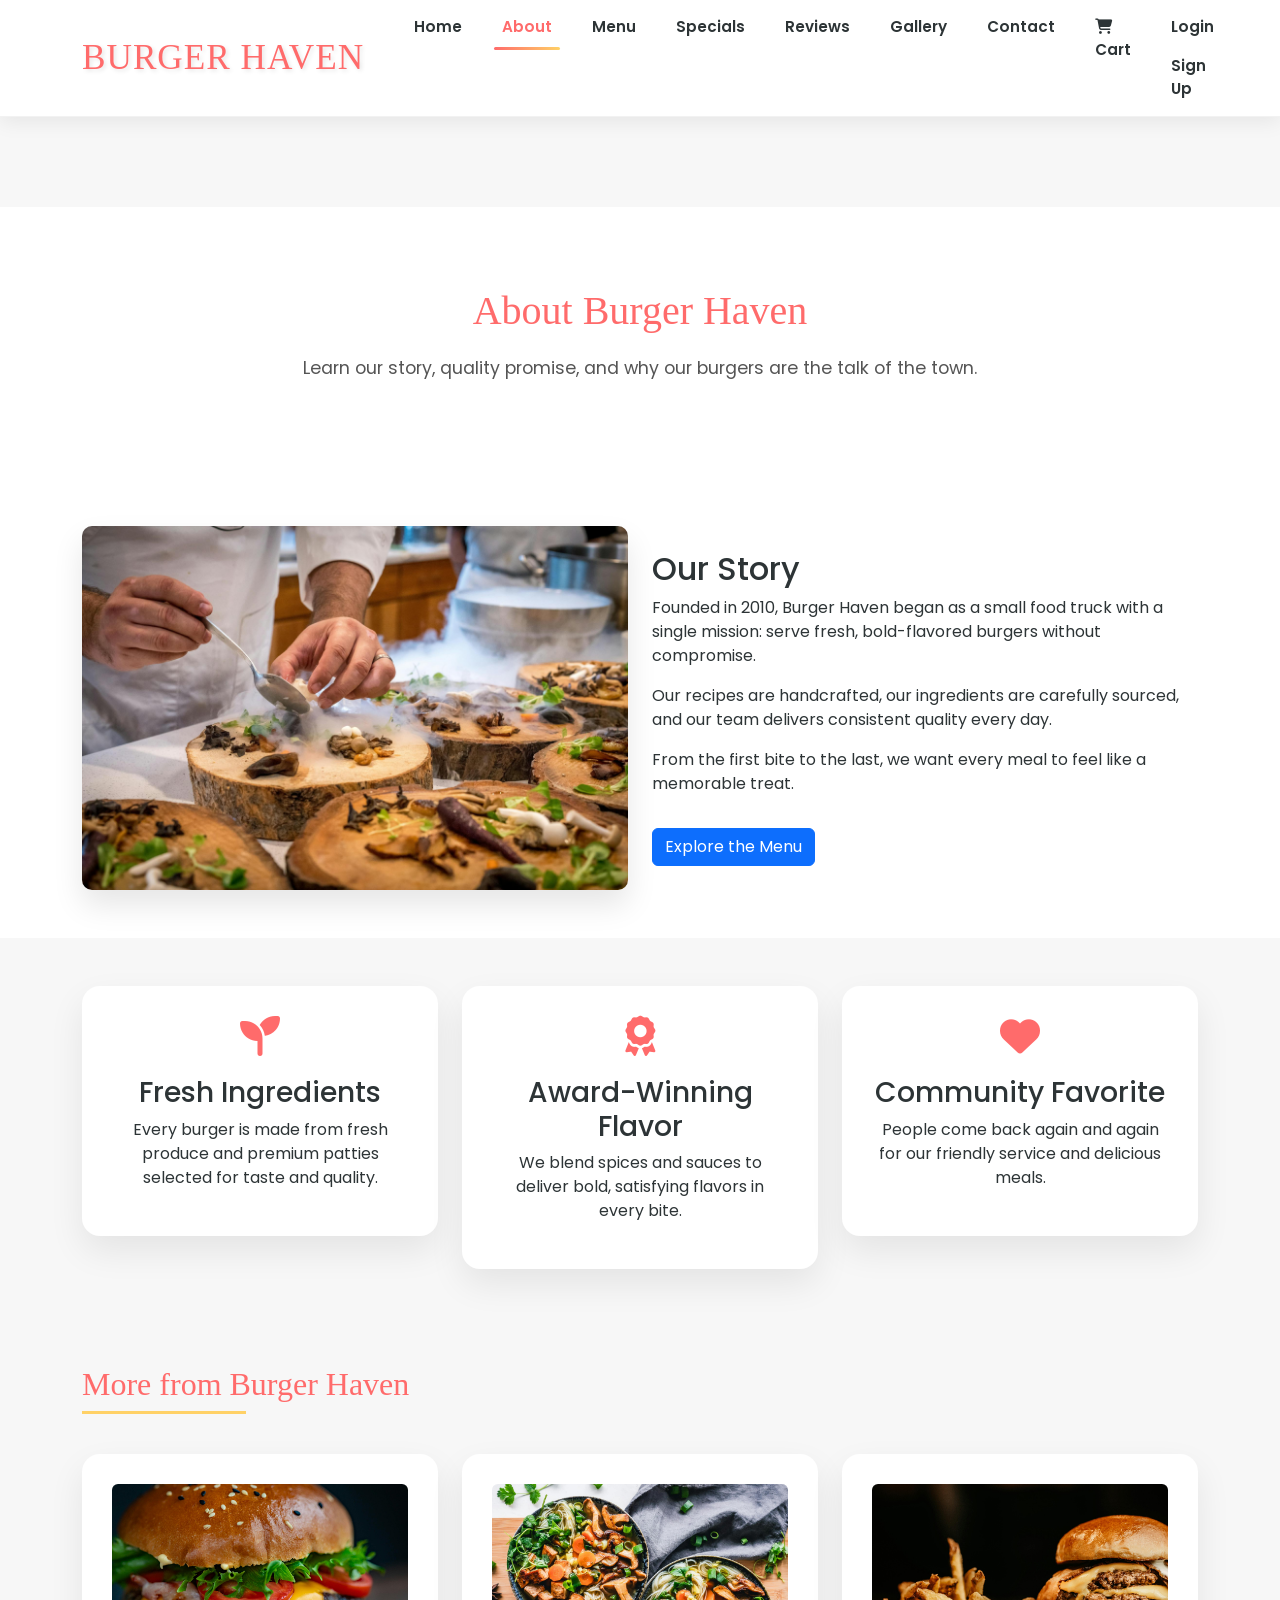
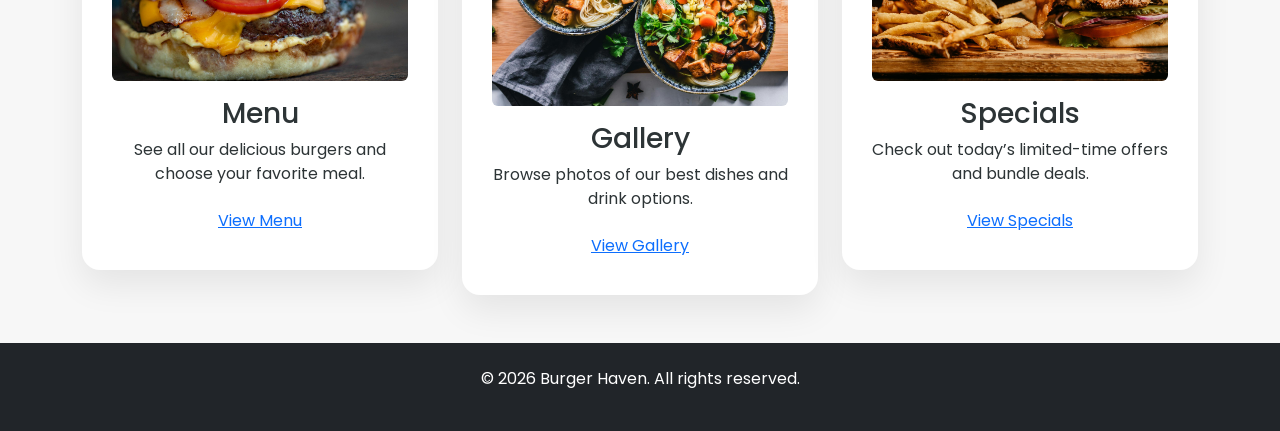
==== about.html @ 68d039ab "like the file vise structure add login signup and quantity add to cart orderconfirm" ====
<!DOCTYPE html>
<html lang="en">
<head>
    <meta charset="UTF-8">
    <meta name="viewport" content="width=device-width, initial-scale=1.0">
    <title>About - BURGER HAVEN</title>
    <link href="https://cdn.jsdelivr.net/npm/bootstrap@5.3.0/dist/css/bootstrap.min.css" rel="stylesheet">
    <link rel="stylesheet" href="https://cdnjs.cloudflare.com/ajax/libs/font-awesome/6.4.0/css/all.min.css">
    <link href="https://fonts.googleapis.com/css2?family=Permanent+Marker&family=Poppins:wght@300;400;600;700&display=swap" rel="stylesheet">
    <link rel="stylesheet" href="css/style.css">
</head>
<body>
    <nav class="navbar navbar-expand-lg navbar-light sticky-top">
        <div class="container">
            <a class="navbar-brand" href="index.html">BURGER HAVEN</a>
            <button class="navbar-toggler" type="button" data-bs-toggle="collapse" data-bs-target="#navbarNav">
                <span class="navbar-toggler-icon"></span>
            </button>
            <div class="collapse navbar-collapse" id="navbarNav">
                <ul class="navbar-nav ms-auto">
                    <li class="nav-item"><a class="nav-link" href="index.html">Home</a></li>
                    <li class="nav-item"><a class="nav-link active" href="about.html">About</a></li>
                    <li class="nav-item"><a class="nav-link" href="menu.html">Menu</a></li>
                    <li class="nav-item"><a class="nav-link" href="specials.html">Specials</a></li>
                    <li class="nav-item"><a class="nav-link" href="reviews.html">Reviews</a></li>
                    <li class="nav-item"><a class="nav-link" href="gallery.html">Gallery</a></li>
                    <li class="nav-item"><a class="nav-link" href="contact.html">Contact</a></li>
                    <li class="nav-item"><a class="nav-link" href="cart.html"><i class="fas fa-shopping-cart"></i> Cart <span class="cart-count"></span></a></li>
                    <li class="nav-item auth-links">
                        <a class="nav-link login-link" href="login.html">Login</a>
                        <a class="nav-link signup-link" href="signup.html">Sign Up</a>
                        <a class="nav-link logout-link d-none" href="#">Logout</a>
                        <span class="nav-link nav-user d-none"></span>
                    </li>
                </ul>
            </div>
        </div>
    </nav>

    <main class="single-page">
        <section class="page-heading text-center">
            <div class="container">
                <h1>About Burger Haven</h1>
                <p>Learn our story, quality promise, and why our burgers are the talk of the town.</p>
            </div>
        </section>

        <section class="about-section py-5 bg-white">
            <div class="container">
                <div class="row align-items-center">
                    <div class="col-lg-6 mb-4 mb-lg-0">
                        <div class="about-img">
                            <img src="images/ourstory.jpeg" alt="Chef preparing gourmet burgers in an open kitchen with fresh ingredients">
                        </div>
                    </div>
                    <div class="col-lg-6">
                        <h2>Our Story</h2>
                        <p>Founded in 2010, Burger Haven began as a small food truck with a single mission: serve fresh, bold-flavored burgers without compromise.</p>
                        <p>Our recipes are handcrafted, our ingredients are carefully sourced, and our team delivers consistent quality every day.</p>
                        <p>From the first bite to the last, we want every meal to feel like a memorable treat.</p>
                        <a class="btn btn-primary mt-3" href="menu.html">Explore the Menu</a>
                    </div>
                </div>
            </div>
        </section>

        <section class="feature-section py-5">
            <div class="container">
                <div class="row gy-4">
                    <div class="col-lg-4">
                        <div class="feature-card">
                            <i class="fas fa-seedling feature-icon"></i>
                            <h3>Fresh Ingredients</h3>
                            <p>Every burger is made from fresh produce and premium patties selected for taste and quality.</p>
                        </div>
                    </div>
                    <div class="col-lg-4">
                        <div class="feature-card">
                            <i class="fas fa-award feature-icon"></i>
                            <h3>Award-Winning Flavor</h3>
                            <p>We blend spices and sauces to deliver bold, satisfying flavors in every bite.</p>
                        </div>
                    </div>
                    <div class="col-lg-4">
                        <div class="feature-card">
                            <i class="fas fa-heart feature-icon"></i>
                            <h3>Community Favorite</h3>
                            <p>People come back again and again for our friendly service and delicious meals.</p>
                        </div>
                    </div>
                </div>
            </div>
        </section>

        <section class="more-section py-5 bg-light">
            <div class="container">
                <h2 class="section-title text-center">More from Burger Haven</h2>
                <div class="row gy-4">
                    <div class="col-md-4">
                        <div class="feature-card">
                            <img src="images/menuItem-1.jpeg" alt="Classic Burger" class="img-fluid rounded mb-3">
                            <h3>Menu</h3>
                            <p>See all our delicious burgers and choose your favorite meal.</p>
                            <a class="btn btn-link" href="menu.html">View Menu</a>
                        </div>
                    </div>
                    <div class="col-md-4">
                        <div class="feature-card">
                            <img src="images/gallery-item-4.jpeg" alt="Delicious milkshake" class="img-fluid rounded mb-3">
                            <h3>Gallery</h3>
                            <p>Browse photos of our best dishes and drink options.</p>
                            <a class="btn btn-link" href="gallery.html">View Gallery</a>
                        </div>
                    </div>
                    <div class="col-md-4">
                        <div class="feature-card">
                            <img src="images/menuItem-2.jpeg" alt="Spicy Chicken" class="img-fluid rounded mb-3">
                            <h3>Specials</h3>
                            <p>Check out today’s limited-time offers and bundle deals.</p>
                            <a class="btn btn-link" href="specials.html">View Specials</a>
                        </div>
                    </div>
                </div>
            </div>
        </section>
    </main>

    <footer class="page-footer py-4 bg-dark text-white text-center">
        <div class="container">
            <p>&copy; 2026 Burger Haven. All rights reserved.</p>
        </div>
    </footer>

    <script src="https://code.jquery.com/jquery-3.6.0.min.js"></script>
    <script src="https://cdn.jsdelivr.net/npm/@popperjs/core@2.11.6/dist/umd/popper.min.js"></script>
    <script src="https://cdn.jsdelivr.net/npm/bootstrap@5.3.0/dist/js/bootstrap.min.js"></script>
    <script src="js/script.js"></script>
</body>
</html>
---- css/style.css ----
:root {
            --primary-color: #FF6B6B;
            --secondary-color: #FFD166;
            --dark-color: #2D3436;
            --light-color: #F7F7F7;
        }
        
        body {
            font-family: 'Poppins', sans-serif;
            overflow-x: hidden;
            background-color: var(--light-color);
            color: var(--dark-color);
        }
        
        /* Header Styles */
        .navbar {
            background-color: rgba(255, 255, 255, 0.97) !important;
            box-shadow: 0 4px 20px rgba(0, 0, 0, 0.08);
            transition: all 0.3s ease;
            backdrop-filter: blur(10px);
            border-bottom: 1px solid rgba(0, 0, 0, 0.05);
        }
        
        .navbar-brand {
            font-family: 'Permanent Marker', cursive;
            font-size: 2.2rem;
            color: var(--primary-color) !important;
            text-shadow: 2px 2px 4px rgba(0, 0, 0, 0.1);
            margin-right: 30px;
            letter-spacing: 1px;
        }
        
        .nav-link {
            font-weight: 600;
            margin: 0 12px;
            position: relative;
            color: var(--dark-color) !important;
            transition: color 0.3s ease;
            font-size: 0.95rem;
        }

        .nav-link.active {
            color: var(--primary-color) !important;
        }
        
        .nav-link::after {
            content: '';
            position: absolute;
            bottom: -3px;
            left: 0;
            width: 0;
            height: 3px;
            background: linear-gradient(90deg, var(--primary-color), var(--secondary-color));
            transition: width 0.3s ease;
            border-radius: 2px;
        }
        
        .nav-link:hover::after,
        .nav-link.active::after {
            width: 100%;
        }
        
        /* Hero Section */
        .hero-section {
            height: 100vh;
            background: linear-gradient(rgba(0, 0, 0, 0.6), rgba(0, 0, 0, 0.6)), 
                        url('../images/hero-img.jpeg') center/cover no-repeat;
            display: flex;
            align-items: center;
            justify-content: center;
            position: relative;
            overflow: hidden;
        }
        
        .hero-section::before {
            content: '';
            position: absolute;
            top: 0;
            left: 0;
            width: 100%;
            height: 100%;
            background: radial-gradient(circle, transparent 20%, rgba(0, 0, 0, 0.7) 70%);
            animation: pulse 8s infinite alternate;
        }
        
        @keyframes pulse {
            0% {
                transform: scale(1);
                opacity: 0.7;
            }
            50% {
                transform: scale(1.05);
                opacity: 0.3;
            }
            100% {
                transform: scale(1);
                opacity: 0.7;
            }
        }
        
        .hero-content {
            z-index: 1;
            text-align: center;
            color: white;
            padding: 0 20px;
        }
        
        .hero-title {
            font-family: 'Permanent Marker', cursive;
            font-size: 5rem;
            margin-bottom: 20px;
            transform: translateY(50px);
            opacity: 0;
            animation: slideUp 1s forwards 0.5s;
            text-shadow: 3px 3px 6px rgba(0, 0, 0, 0.5);
        }
        
        .hero-subtitle {
            font-size: 1.5rem;
            margin-bottom: 30px;
            transform: translateY(50px);
            opacity: 0;
            animation: slideUp 1s forwards 0.7s;
            text-shadow: 2px 2px 4px rgba(0, 0, 0, 0.5);
        }
        
        .btn-order {
            background-color: var(--primary-color);
            color: white;
            padding: 12px 30px;
            border: none;
            border-radius: 50px;
            font-weight: 600;
            font-size: 1.1rem;
            text-transform: uppercase;
            letter-spacing: 1px;
            transition: all 0.3s ease;
            transform: scale(0);
            animation: scaleIn 0.8s forwards 1s;
            box-shadow: 0 5px 15px rgba(255, 107, 107, 0.4);
        }
        
        .btn-order:hover {
            transform: translateY(-5px);
            box-shadow: 0 10px 20px rgba(255, 107, 107, 0.6);
        }
        
        @keyframes slideUp {
            to {
                transform: translateY(0);
                opacity: 1;
            }
        }
        
        @keyframes scaleIn {
            to {
                transform: scale(1);
            }
        }
        
        /* About Section */
        .about-section {
            padding: 100px 0;
            background-color: white;
        }
        
        .section-title {
            font-family: 'Permanent Marker', cursive;
            color: var(--primary-color);
            margin-bottom: 50px;
            position: relative;
            display: inline-block;
        }
        
        .section-title::after {
            content: '';
            position: absolute;
            bottom: -10px;
            left: 0;
            width: 50%;
            height: 3px;
            background-color: var(--secondary-color);
        }
        
        .about-content {
            display: flex;
            align-items: center;
        }
        
        .about-img {
            position: relative;
            perspective: 1000px;
        }
        
        .about-img img {
            width: 100%;
            border-radius: 10px;
            box-shadow: 0 15px 30px rgba(0, 0, 0, 0.1);
            transition: transform 0.5s ease;
            transform-style: preserve-3d;
        }
        
        .about-img:hover img {
            transform: rotateY(10deg) scale(1.03);
        }
        
        /* Menu Section */
        .menu-section {
            padding: 100px 0;
            background-color: var(--light-color);
        }
        
        .menu-item {
            background-color: white;
            border-radius: 10px;
            overflow: hidden;
            box-shadow: 0 10px 20px rgba(0, 0, 0, 0.05);
            margin-bottom: 30px;
            transition: all 0.3s ease;
            opacity: 1;
            transform: translateY(0);
        }
        
        .menu-item:hover {
            transform: translateY(-10px);
            box-shadow: 0 15px 30px rgba(0, 0, 0, 0.1);
        }
        
        .menu-img-wrapper {
            height: 220px;
            overflow: hidden;
            position: relative;
            border-radius: 12px 12px 0 0;
        }
        
        .menu-img {
            width: 100%;
            height: 100%;
            object-fit: cover;
            transition: transform 0.5s ease;
        }
        
        .menu-item:hover .menu-img {
            transform: scale(1.08);
        }

        .menu-overlay {
            position: absolute;
            inset: 0;
            background: rgba(0, 0, 0, 0.5);
            display: flex;
            flex-direction: column;
            align-items: center;
            justify-content: center;
            gap: 12px;
            opacity: 0;
            visibility: hidden;
            transition: opacity 0.3s ease, visibility 0.3s ease;
            padding: 20px;
            border-radius: 12px 12px 0 0;
        }

        .menu-item:hover .menu-overlay {
            opacity: 1;
            visibility: visible;
        }

        .qty-input {
            width: 70px;
            padding: 8px 12px;
            border: 2px solid white;
            border-radius: 8px;
            text-align: center;
            font-weight: 600;
            color: var(--dark-color);
            background: white;
            font-size: 0.95rem;
        }

        .qty-input:focus {
            outline: none;
            border-color: var(--secondary-color);
            box-shadow: 0 0 0 3px rgba(255, 209, 102, 0.2);
        }

        .btn-add-cart {
            background: linear-gradient(135deg, var(--primary-color), #FF5252);
            color: white;
            border: none;
            padding: 10px 28px;
            border-radius: 50px;
            font-weight: 700;
            font-size: 0.9rem;
            transition: all 0.3s ease;
            box-shadow: 0 4px 15px rgba(255, 107, 107, 0.4);
            text-transform: uppercase;
            letter-spacing: 0.5px;
        }

        .btn-add-cart:hover {
            transform: translateY(-3px);
            box-shadow: 0 6px 20px rgba(255, 107, 107, 0.6);
            background: linear-gradient(135deg, #FF5252, var(--primary-color));
        }

        @media (max-width: 768px) {
            .menu-overlay {
                opacity: 1;
                visibility: visible;
            }
        }
        
        .menu-price {
            position: absolute;
            top: 10px;
            right: 10px;
            background-color: var(--primary-color);
            color: white;
            padding: 5px 15px;
            border-radius: 50px;
            font-weight: 600;
        }
        
        .menu-content {
            padding: 20px;
        }
        
        .menu-title {
            font-weight: 700;
            margin-bottom: 10px;
            color: var(--dark-color);
        }
        
        .menu-desc {
            color: #777;
            margin-bottom: 15px;
        }
        
        .menu-btn {
            background-color: var(--secondary-color);
            color: var(--dark-color);
            border: none;
            padding: 8px 20px;
            border-radius: 50px;
            font-weight: 600;
            transition: all 0.3s ease;
        }
        
        .menu-btn:hover {
            background-color: var(--primary-color);
            color: white;
        }
        
        /* Specials Section */
        .specials-section {
            padding: 100px 0;
            background: linear-gradient(135deg, var(--primary-color), #FF8E8E);
            color: white;
            position: relative;
            overflow: hidden;
        }
        
        .specials-section::before {
            content: '';
            position: absolute;
            top: 0;
            left: 0;
            width: 100%;
            height: 100%;
            background: url('https://images.pexels.com/photos/16919052/pexels-photo-16919052/free-photo-of-tasty-burger-meal.jpeg?auto=compress&cs=tinysrgb&w=1260&h=750&dpr=2') center/cover no-repeat;
            opacity: 0.1;
        }
        
        .special-item {
            background-color: rgba(255, 255, 255, 0.1);
            backdrop-filter: blur(5px);
            border-radius: 10px;
            padding: 30px;
            margin-bottom: 30px;
            transition: all 0.3s ease;
            border: 1px solid rgba(255, 255, 255, 0.2);
        }
        
        .special-item:hover {
            transform: translateY(-10px);
            background-color: rgba(255, 255, 255, 0.2);
            box-shadow: 0 10px 30px rgba(0, 0, 0, 0.2);
        }
        
        .special-icon {
            font-size: 3rem;
            margin-bottom: 20px;
            color: var(--secondary-color);
        }
        
        .special-title {
            font-weight: 700;
            margin-bottom: 15px;
        }
        
        /* Testimonials */
        .testimonial-section {
            padding: 100px 0;
            background-color: white;
        }
        
        .testimonial-item {
            background-color: var(--light-color);
            padding: 30px;
            border-radius: 10px;
            box-shadow: 0 5px 15px rgba(0, 0, 0, 0.05);
            margin: 15px;
            position: relative;
            opacity: 1;
            transition: all 0.5s ease;
        }

        .testimonial-item.active {
            opacity: 1;
        }

        .cart-message {
            margin-bottom: 20px;
        }

        .featured-menu .feature-card {
            border: 1px solid rgba(0,0,0,0.08);
            border-radius: 18px;
            background-color: white;
            box-shadow: 0 12px 28px rgba(0,0,0,0.06);
        }

        .featured-menu .feature-card h4 {
            font-size: 1.1rem;
            margin-top: 10px;
            color: var(--dark-color);
            position: absolute;
            top: 10px;
            left: 10px;
            line-height: 1;
        }
        
        .testimonial-text {
            font-style: italic;
            margin-bottom: 20px;
            position: relative;
            z-index: 1;
        }
        
        .testimonial-author {
            display: flex;
            align-items: center;
        }
        
        .testimonial-author img {
            width: 50px;
            height: 50px;
            border-radius: 50%;
            margin-right: 15px;
            object-fit: cover;
        }
        
        .author-name {
            font-weight: 700;
        }
        
        .author-title {
            font-size: 0.8rem;
            color: #777;
        }
        
        /* Gallery Section */
        .gallery-section {
            padding: 100px 0;
            background-color: var(--light-color);
        }
        
        .gallery-container {
            display: grid;
            grid-template-columns: repeat(auto-fill, minmax(250px, 1fr));
            gap: 20px;
        }
        
        .gallery-item {
            position: relative;
            overflow: hidden;
            border-radius: 10px;
            box-shadow: 0 5px 15px rgba(0, 0, 0, 0.1);
            aspect-ratio: 1/1;
            transition: all 0.3s ease;
        }
        
        .gallery-item:hover {
            transform: scale(1.05);
            box-shadow: 0 10px 25px rgba(0, 0, 0, 0.2);
        }
        
        .gallery-item img {
            width: 100%;
            height: 100%;
            object-fit: cover;
            transition: transform 0.5s ease;
        }
        
        .gallery-item:hover img {
            transform: scale(1.1);
        }
        
        .gallery-caption {
            position: absolute;
            bottom: 0;
            left: 0;
            right: 0;
            background: linear-gradient(transparent, rgba(0, 0, 0, 0.7));
            color: white;
            padding: 15px;
            transform: translateY(100%);
            transition: transform 0.3s ease;
        }
        
        .gallery-item:hover .gallery-caption {
            transform: translateY(0);
        }
        
        /* Footer */
        footer {
            background-color: var(--dark-color);
            color: white;
            padding: 70px 0 20px;
        }
        .copy-right{
            text-decoration: none;
            color: #aaa;
        }
        .footer-logo {
            font-family: 'Permanent Marker', cursive;
            font-size: 2rem;
            color: var(--primary-color);
            margin-bottom: 20px;
            display: inline-block;
        }
        
        .footer-about {
            margin-bottom: 30px;
        }
        
        .footer-links h3, .footer-contact h3 {
            font-size: 1.2rem;
            margin-bottom: 20px;
            position: relative;
            padding-bottom: 10px;
        }
        
        .footer-links h3::after, .footer-contact h3::after {
            content: '';
            position: absolute;
            left: 0;
            bottom: 0;
            width: 40px;
            height: 2px;
            background-color: var(--primary-color);
        }
        
        .footer-links ul {
            list-style: none;
            padding: 0;
        }
        
        .footer-links li {
            margin-bottom: 10px;
        }
        
        .footer-links a {
            color: #aaa;
            transition: all 0.3s ease;
            text-decoration: none;
        }
        
        .footer-links a:hover {
            color: var(--primary-color);
            padding-left: 5px;
        }
        
        .contact-item {
            display: flex;
            margin-bottom: 15px;
        }
        
        .contact-icon {
            margin-right: 15px;
            color: var(--primary-color);
        }
        
        .social-icons a {
            display: inline-block;
            width: 40px;
            height: 40px;
            background-color: rgba(255, 255, 255, 0.1);
            color: white;
            border-radius: 50%;
            text-align: center;
            line-height: 40px;
            margin-right: 10px;
            transition: all 0.3s ease;
        }
        
        .social-icons a:hover {
            background-color: var(--primary-color);
            transform: translateY(-5px);
        }
        
        .footer-bottom {
            border-top: 1px solid rgba(255, 255, 255, 0.1);
            padding-top: 20px;
            margin-top: 50px;
            text-align: center;
            color: #aaa;
            font-size: 0.9rem;
        }
        
        /* Back to Top Button */
        .back-to-top {
            position: fixed;
            bottom: 30px;
            right: 30px;
            width: 50px;
            height: 50px;
            background-color: var(--primary-color);
            color: white;
            border-radius: 50%;
            display: flex;
            align-items: center;
            justify-content: center;
            font-size: 1.2rem;
            cursor: pointer;
            opacity: 0;
            visibility: hidden;
            transition: all 0.3s ease;
            z-index: 999;
        }
        
        .back-to-top.active {
            opacity: 1;
            visibility: visible;
        }
        
        .back-to-top:hover {
            background-color: var(--dark-color);
            transform: translateY(-5px);
        }
        
        /* 3D Animation */
        .floating-burger {
            position: absolute;
            width: 150px;
            height: 150px;
            background: url('../images/floating-burger.jpeg') center/cover no-repeat;
            border-radius: 50%;
            box-shadow: 0 15px 35px rgba(0, 0, 0, 0.2);
            animation: float 8s ease-in-out infinite;
            z-index: 1;
            transform-style: preserve-3d;
            backface-visibility: hidden;
        }
        
        .floating-burger:nth-child(1) {
            top: 20%;
            left: 10%;
            animation-delay: 0s;
        }
        
        .floating-burger:nth-child(2) {
            top: 60%;
            left: 80%;
            animation-delay: 2s;
        }
        
        .floating-burger:nth-child(3) {
            top: 80%;
            left: 30%;
            animation-delay: 4s;
        }
        
        @keyframes float {
            0%, 100% {
                transform: translateY(0) rotateY(0);
            }
            50% {
                transform: translateY(-20px) rotateY(10deg);
            }
        }
        
        /* Order Modal */
        .order-modal {
            position: fixed;
            top: 0;
            left: 0;
            width: 100%;
            height: 100%;
            background-color: rgba(0,0,0,0.8);
            display: flex;
            justify-content: center;
            align-items: center;
            z-index: 1000;
            opacity: 0;
            visibility: hidden;
            transition: all 0.3s ease;
        }
        
        .order-modal.active {
            opacity: 1;
            visibility: visible;
        }
        
        .modal-content {
            background-color: white;
            padding: 30px;
            border-radius: 10px;
            max-width: 600px;
            width: 90%;
            position: relative;
            transform: translateY(-50px);
            transition: transform 0.3s ease;
        }
        
        .order-modal.active .modal-content {
            transform: translateY(0);
        }
        
        .close-modal {
            position: absolute;
            top: 15px;
            right: 15px;
            font-size: 1.5rem;
            cursor: pointer;
            color: var(--primary-color);
        }
        
        /* Responsive Styles */
        @media (max-width: 992px) {
            .hero-title {
                font-size: 4rem;
            }
            
            .about-content {
                flex-direction: column-reverse;
            }
            
            .about-img {
                margin-bottom: 30px;
            }
        }
        
        @media (max-width: 768px) {
            .hero-title {
                font-size: 3rem;
            }
            
            .hero-subtitle {
                font-size: 1.2rem;
            }
            
            .section-title {
                font-size: 2rem;
            }
            
            .floating-burger {
                width: 100px;
                height: 100px;
            }
        }
        
        @media (max-width: 576px) {
            .hero-title {
                font-size: 2.5rem;
            }
            
            .btn-order {
                padding: 10px 20px;
                font-size: 1rem;
            }
            
            .special-item {
                padding: 20px;
            }
            
            .footer-logo {
                font-size: 1.8rem;
            }
        }

        .single-page {
            padding-top: 90px;
        }

        .page-heading {
            padding: 80px 0;
            background-color: #fff;
        }

        .page-heading h1,
        .page-heading h2 {
            font-family: 'Permanent Marker', cursive;
            color: var(--primary-color);
            margin-bottom: 20px;
        }

        .page-heading p {
            color: #555;
            font-size: 1.1rem;
        }

        .feature-card,
        .form-card,
        .contact-info,
        .cart-summary,
        .cart-empty {
            background-color: white;
        }

        .feature-card {
            padding: 30px;
            border-radius: 18px;
            box-shadow: 0 15px 35px rgba(0, 0, 0, 0.08);
            text-align: center;
        }

        .explore-card {
            background: white;
            border-radius: 16px;
            overflow: hidden;
            box-shadow: 0 10px 30px rgba(0, 0, 0, 0.08);
            transition: all 0.4s cubic-bezier(0.4, 0, 0.2, 1);
            height: 100%;
            display: flex;
            flex-direction: column;
        }

        .explore-card:hover {
            transform: translateY(-10px);
            box-shadow: 0 20px 40px rgba(0, 0, 0, 0.15);
        }

        .explore-img-wrapper {
            position: relative;
            overflow: hidden;
            height: 250px;
        }

        .explore-img {
            width: 100%;
            height: 100%;
            object-fit: cover;
            transition: transform 0.5s ease;
        }

        .explore-card:hover .explore-img {
            transform: scale(1.1);
        }

        .explore-overlay {
            position: absolute;
            inset: 0;
            background: rgba(0, 0, 0, 0);
            transition: background 0.3s ease;
        }

        .explore-card:hover .explore-overlay {
            background: rgba(0, 0, 0, 0.2);
        }

        .explore-content {
            padding: 28px 24px;
            flex-grow: 1;
            display: flex;
            flex-direction: column;
            justify-content: space-between;
        }

        .explore-content h3 {
            font-size: 1.5rem;
            font-weight: 700;
            color: var(--dark-color);
            margin-bottom: 12px;
        }

        .explore-content p {
            color: #666;
            margin-bottom: 20px;
            font-size: 0.95rem;
            line-height: 1.5;
            flex-grow: 1;
        }

        .btn-explore {
            display: inline-flex;
            align-items: center;
            justify-content: center;
            gap: 8px;
            background: linear-gradient(135deg, var(--primary-color), #FF5252);
            color: white !important;
            border: none;
            padding: 12px 24px;
            border-radius: 50px;
            font-weight: 700;
            font-size: 0.9rem;
            text-decoration: none;
            transition: all 0.3s ease;
            box-shadow: 0 4px 15px rgba(255, 107, 107, 0.3);
            text-transform: uppercase;
            letter-spacing: 0.5px;
            align-self: flex-start;
        }

        .btn-explore:hover {
            transform: translateX(5px);
            box-shadow: 0 6px 20px rgba(255, 107, 107, 0.5);
            background: linear-gradient(135deg, #FF5252, var(--primary-color));
            color: white !important;
        }

        .btn-explore i {
            transition: transform 0.3s ease;
        }

        .btn-explore:hover i {
            transform: translateX(3px);
        }

        .feature-icon {
            font-size: 2.5rem;
            color: var(--primary-color);
            margin-bottom: 20px;
        }

        .menu-action {
            display: flex;
            gap: 10px;
            align-items: center;
        }

        .quantity-input {
            width: 90px;
            border-radius: 50px;
            border: 1px solid #ddd;
            padding: 10px 14px;
        }

        .form-card {
            border-radius: 20px;
        }

        .contact-info ul {
            padding-left: 0;
            list-style: none;
        }

        .contact-info li {
            margin-bottom: 15px;
            display: flex;
            align-items: flex-start;
            gap: 12px;
            color: #555;
        }

        .contact-info i {
            color: var(--primary-color);
            margin-top: 3px;
        }

        .cart-table-wrapper {
            overflow-x: auto;
        }

        .cart-summary {
            border: 1px solid rgba(0, 0, 0, 0.08);
        }

        .cart-empty {
            border: 1px dashed rgba(0, 0, 0, 0.12);
            border-radius: 18px;
        }

        .toast-message {
            position: fixed;
            bottom: 30px;
            right: 30px;
            background-color: rgba(0, 0, 0, 0.85);
            color: white;
            padding: 14px 20px;
            border-radius: 999px;
            opacity: 0;
            transform: translateY(20px);
            transition: all 0.3s ease;
            z-index: 1050;
            max-width: 320px;
            font-size: 0.95rem;
            line-height: 1.4;
        }

        .toast-message.visible {
            opacity: 1;
            transform: translateY(0);
        }

        .toast-message.info {
            background-color: rgba(26, 115, 232, 0.9);
        }

        .toast-message.success {
            background-color: rgba(34, 197, 94, 0.95);
        }

        .toast-message.danger {
            background-color: rgba(220, 38, 38, 0.95);
        }

        .page-footer {
            padding: 50px 0;
        }

        .hero-buttons .btn {
            min-width: 160px;
        }

        .gallery-caption {
            font-weight: 600;
        }

        .menu-item .menu-content {
            padding-bottom: 20px;
        }

        .menu-item:hover .menu-content {
            transform: none;
        }

        .cart-section {
            min-height: 400px;
        }

        .auth-section {
            min-height: 60vh;
        }

        .auth-section .form-card {
            padding: 40px;
        }

        .bg-light {
            background-color: #f7f7f7 !important;
        }
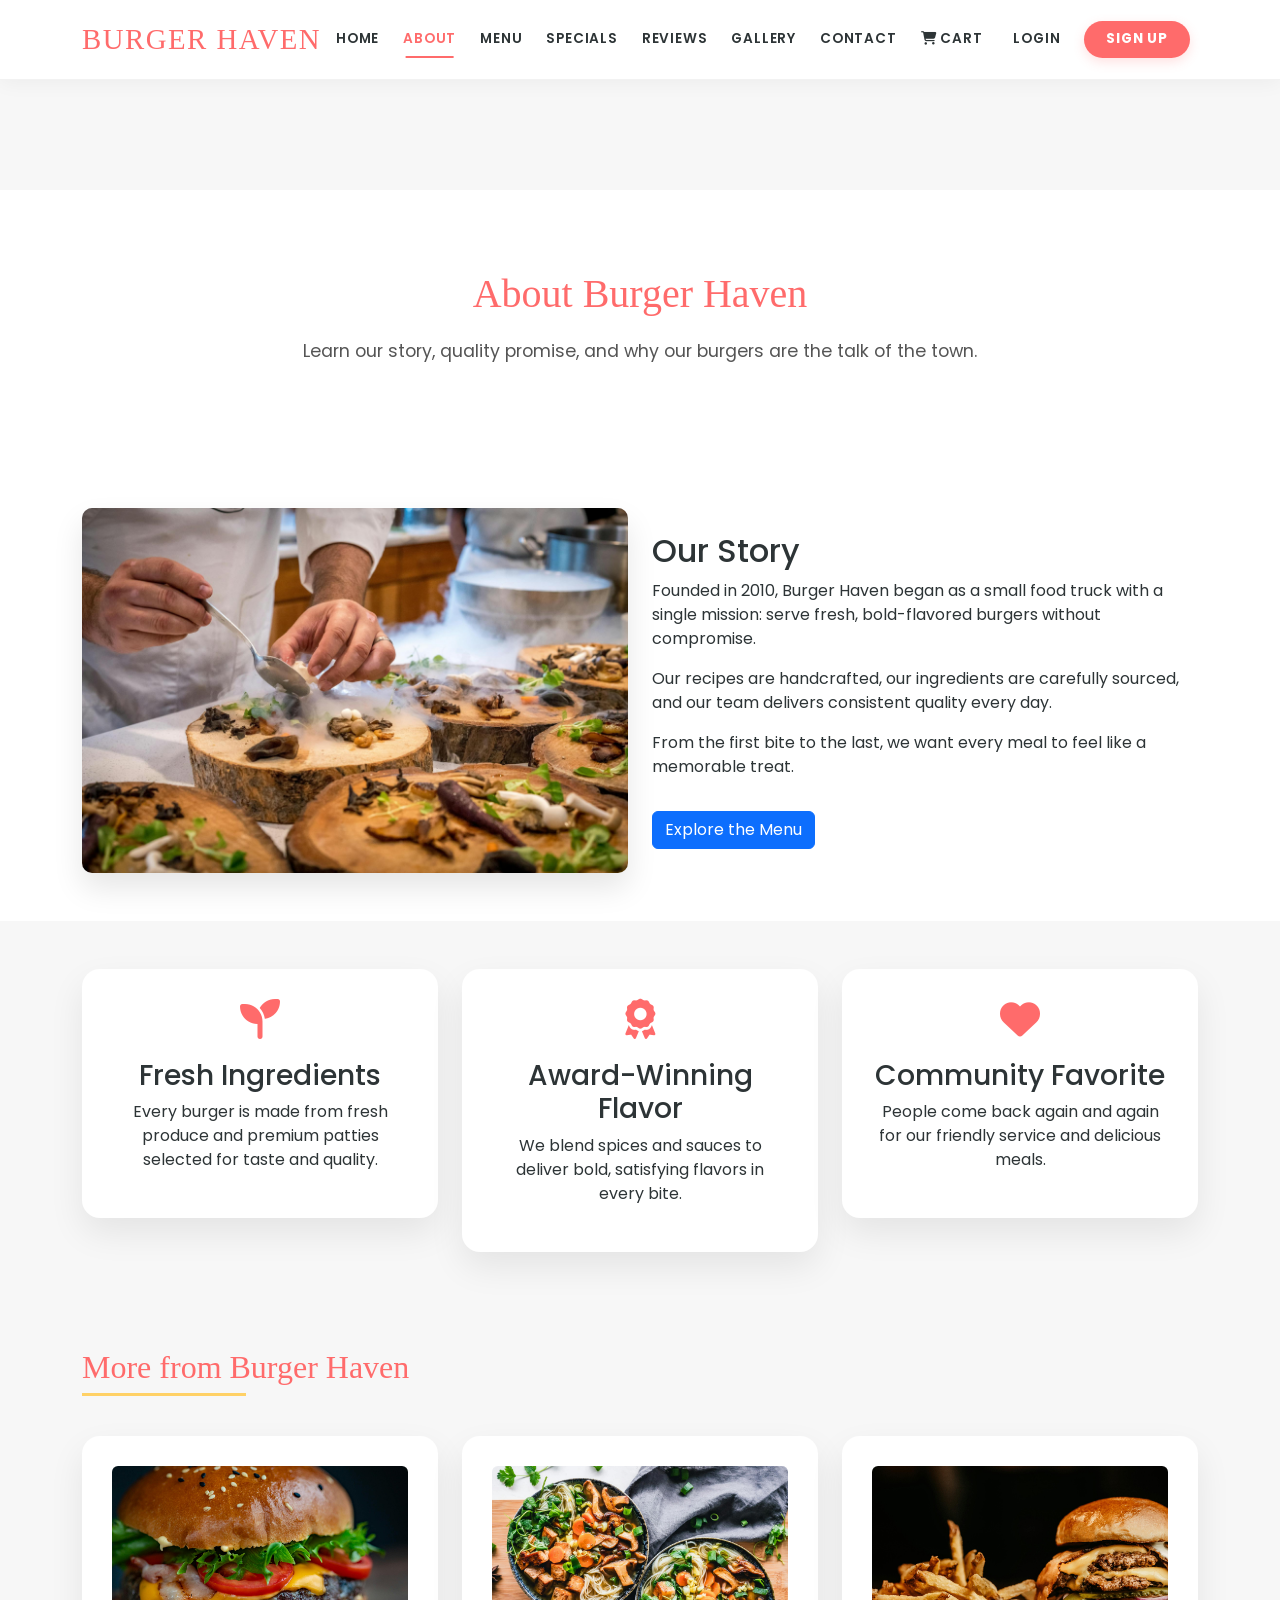
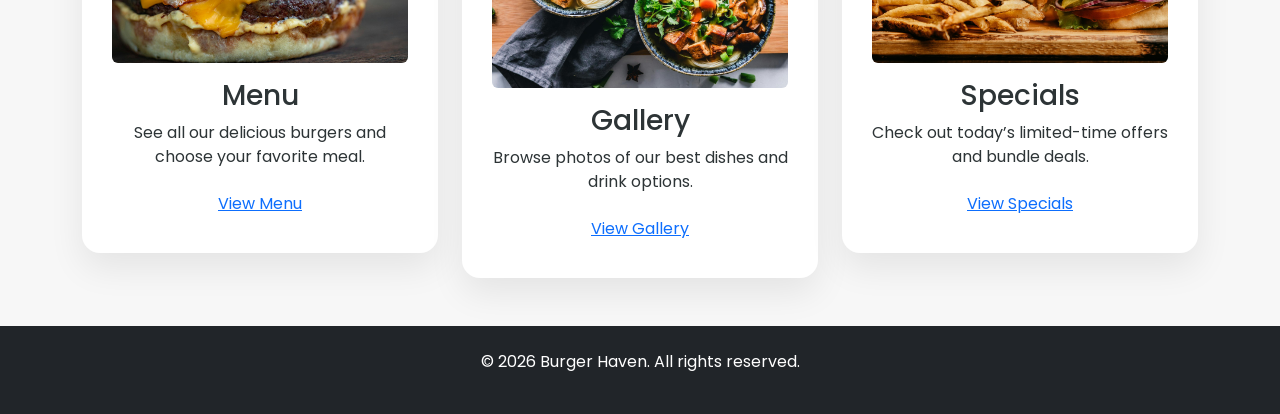
==== commit 2adce711: "like the file vise structure add login signup and quantity add to cart orderconfirm" ====
--- a/about.html
+++ b/about.html
@@ -29,8 +29,19 @@
                     <li class="nav-item auth-links">
                         <a class="nav-link login-link" href="login.html">Login</a>
                         <a class="nav-link signup-link" href="signup.html">Sign Up</a>
-                        <a class="nav-link logout-link d-none" href="#">Logout</a>
-                        <span class="nav-link nav-user d-none"></span>
+                    </li>
+                    <li class="nav-item dropdown user-dropdown d-none">
+                        <a class="nav-link dropdown-toggle" href="#" id="userDropdown" role="button" data-bs-toggle="dropdown" aria-expanded="false">
+                            <i class="fas fa-user-circle me-1"></i> <span class="nav-user"></span>
+                        </a>
+                        <ul class="dropdown-menu dropdown-menu-end shadow-sm border-0" aria-labelledby="userDropdown">
+                            <li><h6 class="dropdown-header">Profile Details</h6></li>
+                            <li><span class="dropdown-item-text"><i class="fas fa-user me-2 text-muted"></i> <span class="user-detail-name"></span></span></li>
+                            <li><span class="dropdown-item-text"><i class="fas fa-envelope me-2 text-muted"></i> <span class="user-detail-email"></span></span></li>
+                            <li><span class="dropdown-item-text"><i class="fas fa-phone me-2 text-muted"></i> <span class="user-detail-phone"></span></span></li>
+                            <li><hr class="dropdown-divider"></li>
+                            <li><a class="dropdown-item logout-link" href="#"><i class="fas fa-sign-out-alt me-2 text-danger"></i> Logout</a></li>
+                        </ul>
                     </li>
                 </ul>
             </div>
--- a/css/style.css
+++ b/css/style.css
@@ -14,29 +14,41 @@
         
         /* Header Styles */
         .navbar {
-            background-color: rgba(255, 255, 255, 0.97) !important;
-            box-shadow: 0 4px 20px rgba(0, 0, 0, 0.08);
-            transition: all 0.3s ease;
-            backdrop-filter: blur(10px);
+            background-color: rgba(255, 255, 255, 0.98) !important;
+            box-shadow: 0 2px 20px rgba(0, 0, 0, 0.05);
+            transition: all 0.4s cubic-bezier(0.4, 0, 0.2, 1);
+            backdrop-filter: blur(15px);
             border-bottom: 1px solid rgba(0, 0, 0, 0.05);
+            padding: 8px 0;
+            min-height: 80px;
+            display: flex;
+            align-items: center;
+            z-index: 1000;
         }
         
         .navbar-brand {
             font-family: 'Permanent Marker', cursive;
-            font-size: 2.2rem;
+            font-size: 1.8rem;
             color: var(--primary-color) !important;
-            text-shadow: 2px 2px 4px rgba(0, 0, 0, 0.1);
-            margin-right: 30px;
-            letter-spacing: 1px;
+            letter-spacing: 1.5px;
+            margin-right: 0;
+            transition: transform 0.3s ease;
+        }
+
+        .navbar-brand:hover {
+            transform: scale(1.05);
         }
         
         .nav-link {
             font-weight: 600;
-            margin: 0 12px;
+            margin: 0 8px;
+            padding: 8px 4px !important;
             position: relative;
             color: var(--dark-color) !important;
-            transition: color 0.3s ease;
-            font-size: 0.95rem;
+            transition: all 0.3s ease;
+            font-size: 0.85rem;
+            text-transform: uppercase;
+            letter-spacing: 0.8px;
         }
 
         .nav-link.active {
@@ -46,18 +58,107 @@
         .nav-link::after {
             content: '';
             position: absolute;
-            bottom: -3px;
-            left: 0;
+            bottom: 0;
+            left: 50%;
             width: 0;
-            height: 3px;
-            background: linear-gradient(90deg, var(--primary-color), var(--secondary-color));
-            transition: width 0.3s ease;
-            border-radius: 2px;
+            height: 2px;
+            background: var(--primary-color);
+            transition: all 0.3s ease;
+            transform: translateX(-50%);
         }
         
         .nav-link:hover::after,
         .nav-link.active::after {
-            width: 100%;
+            width: 80%;
+        }
+
+        .login-link {
+            margin-left: 15px;
+        }
+
+        .signup-link {
+            background-color: var(--primary-color);
+            color: white !important;
+            padding: 8px 22px !important;
+            border-radius: 50px;
+            margin-left: 12px !important;
+            font-weight: 700 !important;
+            box-shadow: 0 4px 12px rgba(255, 107, 107, 0.2);
+        }
+
+        .signup-link::after {
+            display: none !important;
+        }
+
+        .signup-link:hover {
+            background-color: #ff5252;
+            transform: translateY(-2px);
+            box-shadow: 0 6px 15px rgba(255, 107, 107, 0.3);
+            color: white !important;
+        }
+
+        /* User Dropdown Styling */
+        .user-dropdown .dropdown-toggle {
+            display: flex;
+            align-items: center;
+            background: rgba(255, 107, 107, 0.08);
+            color: var(--primary-color) !important;
+            padding: 6px 16px !important;
+            border-radius: 50px;
+            margin-left: 10px;
+        }
+
+        .user-dropdown .dropdown-toggle::after {
+            display: none;
+        }
+
+        .user-dropdown .dropdown-toggle:hover {
+            background: var(--primary-color);
+            color: white !important;
+        }
+
+        .user-dropdown .dropdown-menu {
+            border: none;
+            box-shadow: 0 10px 30px rgba(0,0,0,0.1) !important;
+            border-radius: 12px;
+            padding: 12px;
+            margin-top: 12px !important;
+        }
+
+        .user-dropdown .dropdown-item-text {
+            font-size: 0.85rem;
+            color: var(--dark-color);
+            display: flex;
+            align-items: center;
+            padding: 8px 12px;
+        }
+
+        .user-dropdown .dropdown-header {
+            padding: 0 12px 8px;
+            font-weight: 700;
+            color: #999;
+            text-transform: uppercase;
+            font-size: 0.7rem;
+            letter-spacing: 1px;
+        }
+
+        .user-dropdown .dropdown-item {
+            border-radius: 8px;
+            padding: 8px 12px;
+            transition: all 0.2s ease;
+        }
+
+        .user-dropdown .dropdown-item:hover {
+            background-color: rgba(255, 107, 107, 0.05);
+        }
+
+        .user-dropdown .logout-link {
+            font-weight: 600;
+        }
+
+        .nav-item.auth-links {
+            display: flex;
+            align-items: center;
         }
         
         /* Hero Section */
@@ -790,7 +891,7 @@
         }
 
         .single-page {
-            padding-top: 90px;
+            padding-top: 110px;
         }
 
         .page-heading {
